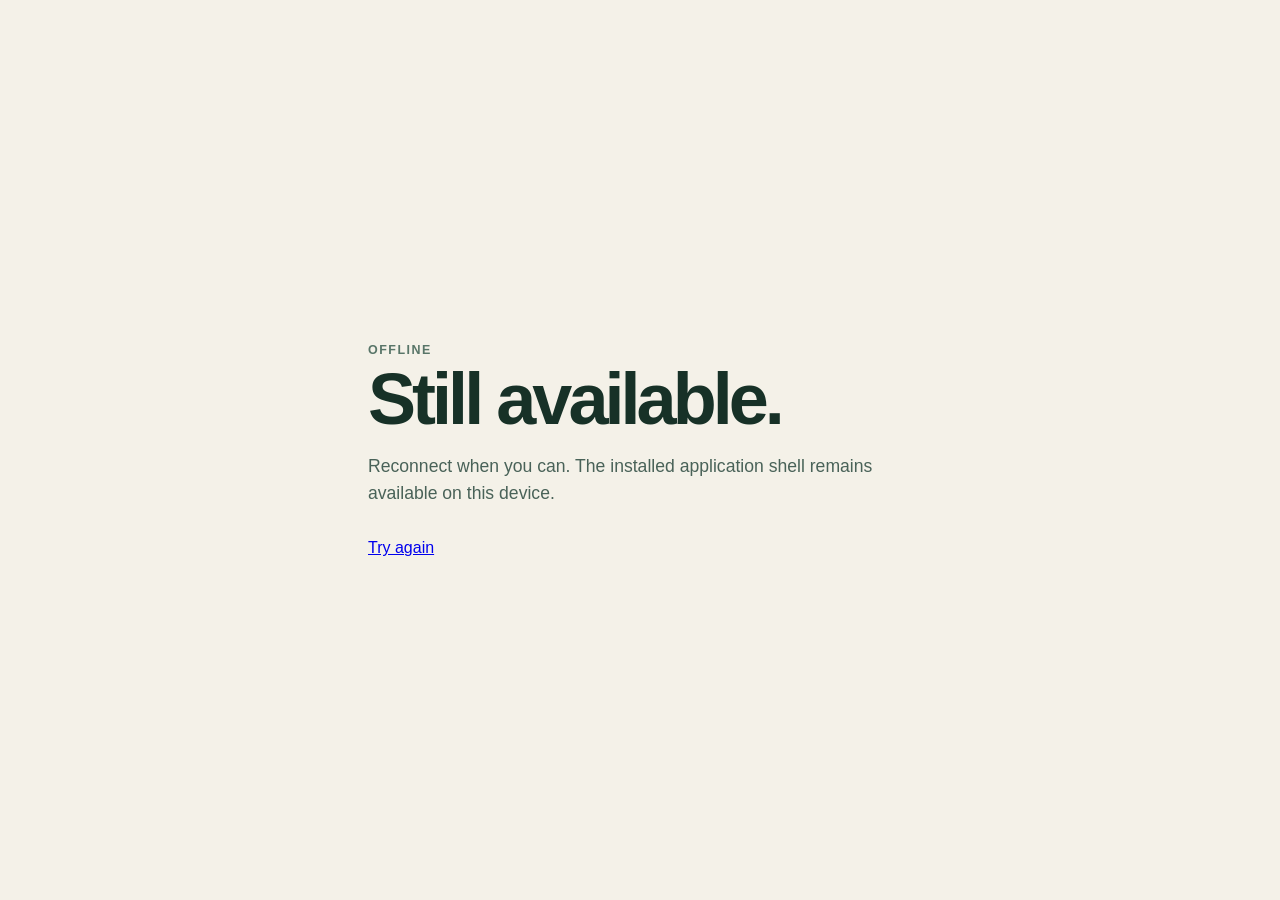
==== offline.html @ 5d73b1f8 "chore: initialize PWA foundation" ====
<!doctype html>
<html lang="en"><head><meta charset="utf-8"><meta name="viewport" content="width=device-width,initial-scale=1"><meta name="theme-color" content="#163a2b"><link rel="stylesheet" href="./styles.css"><title>Offline · Fat Loss Tracker</title></head><body><main><p class="eyebrow">Offline</p><h1>Still available.</h1><p class="intro">Reconnect when you can. The installed application shell remains available on this device.</p><a href="./">Try again</a></main></body></html>
---- styles.css ----
:root {
  color-scheme: light;
  font-family: ui-rounded, "SF Pro Rounded", -apple-system, BlinkMacSystemFont, "Segoe UI", sans-serif;
  background: #f4f1e8;
  color: #173127;
}

* { box-sizing: border-box; }

body {
  margin: 0;
  min-height: 100dvh;
  padding: max(2rem, env(safe-area-inset-top)) max(1.25rem, env(safe-area-inset-right)) max(2rem, env(safe-area-inset-bottom)) max(1.25rem, env(safe-area-inset-left));
  display: grid;
  place-items: center;
}

main { width: min(100%, 34rem); }
.eyebrow { margin: 0 0 .5rem; color: #587568; font-size: .78rem; font-weight: 800; letter-spacing: .12em; text-transform: uppercase; }
h1 { margin: 0; font-size: clamp(2.6rem, 13vw, 4.5rem); line-height: .95; letter-spacing: -.055em; }
.intro { margin: 1.25rem 0 2rem; color: #496258; font-size: 1.1rem; line-height: 1.55; }
section { padding: 1.25rem; border: 1px solid #cbd5cd; border-radius: 1.4rem; background: rgba(255,255,255,.58); box-shadow: 0 1rem 3rem rgba(31,66,51,.08); }
h2 { margin: 0 0 .8rem; font-size: 1rem; }
ul { margin: 0; padding-left: 1.2rem; color: #385247; line-height: 1.9; }
.status { margin: 1rem .25rem 0; color: #587568; font-size: .85rem; }
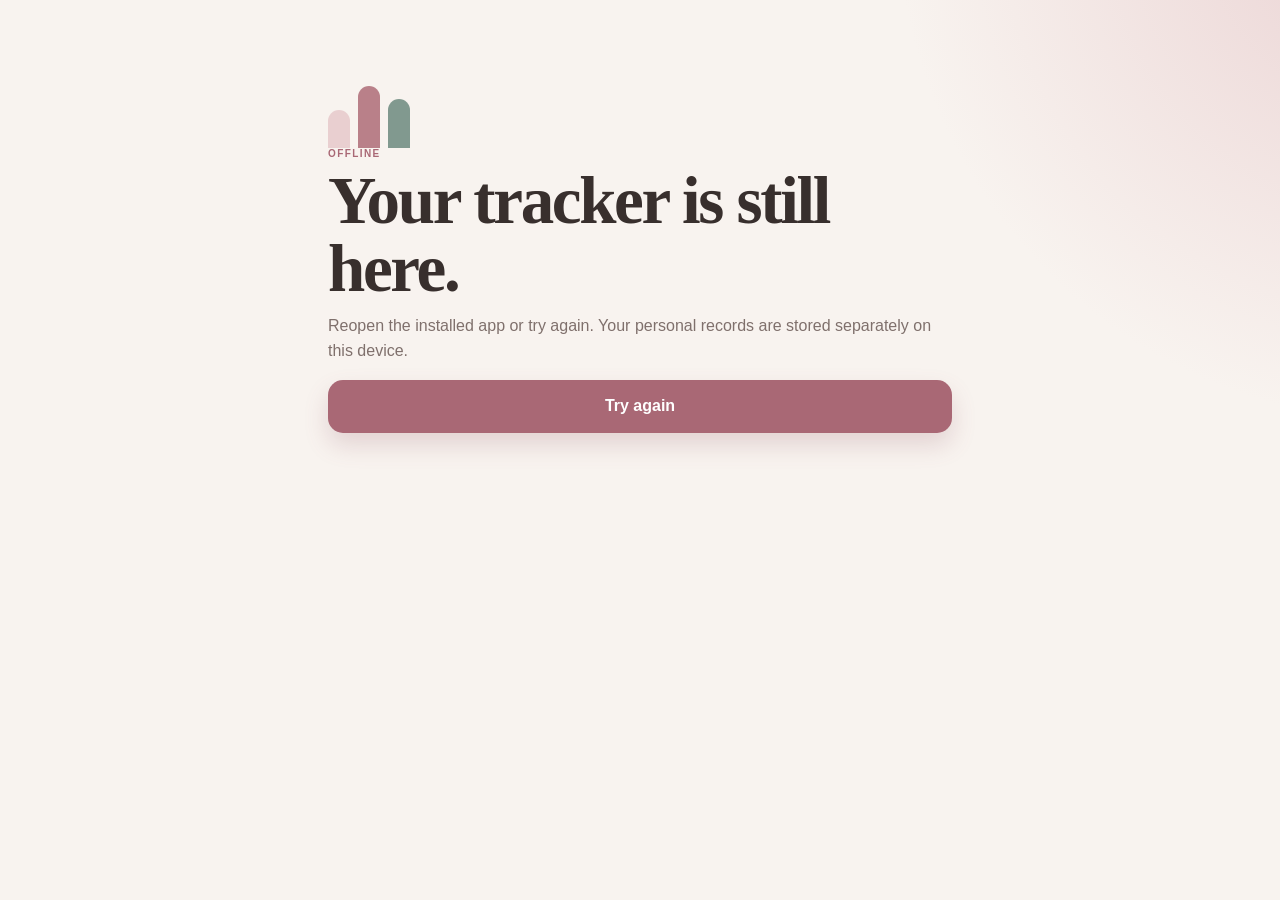
==== commit bd06ee35: "feat: build full personal progress tracker" ====
--- a/offline.html
+++ b/offline.html
@@ -1,2 +1 @@
-<!doctype html>
-<html lang="en"><head><meta charset="utf-8"><meta name="viewport" content="width=device-width,initial-scale=1"><meta name="theme-color" content="#163a2b"><link rel="stylesheet" href="./styles.css"><title>Offline · Fat Loss Tracker</title></head><body><main><p class="eyebrow">Offline</p><h1>Still available.</h1><p class="intro">Reconnect when you can. The installed application shell remains available on this device.</p><a href="./">Try again</a></main></body></html>
+<!doctype html><html lang="en"><head><meta charset="utf-8"><meta name="viewport" content="width=device-width,initial-scale=1"><meta name="theme-color" content="#f8f1ed"><link rel="stylesheet" href="./styles.css"><title>Offline · Personal Progress</title></head><body><main class="onboarding"><div class="onboarding-art"><i></i><i></i><i></i></div><p class="eyebrow">Offline</p><h1>Your tracker is still here.</h1><p class="lede">Reopen the installed app or try again. Your personal records are stored separately on this device.</p><a class="primary" style="display:grid;place-items:center;text-decoration:none" href="./">Try again</a></main></body></html>
--- a/styles.css
+++ b/styles.css
@@ -1,25 +1 @@
-:root {
-  color-scheme: light;
-  font-family: ui-rounded, "SF Pro Rounded", -apple-system, BlinkMacSystemFont, "Segoe UI", sans-serif;
-  background: #f4f1e8;
-  color: #173127;
-}
-
-* { box-sizing: border-box; }
-
-body {
-  margin: 0;
-  min-height: 100dvh;
-  padding: max(2rem, env(safe-area-inset-top)) max(1.25rem, env(safe-area-inset-right)) max(2rem, env(safe-area-inset-bottom)) max(1.25rem, env(safe-area-inset-left));
-  display: grid;
-  place-items: center;
-}
-
-main { width: min(100%, 34rem); }
-.eyebrow { margin: 0 0 .5rem; color: #587568; font-size: .78rem; font-weight: 800; letter-spacing: .12em; text-transform: uppercase; }
-h1 { margin: 0; font-size: clamp(2.6rem, 13vw, 4.5rem); line-height: .95; letter-spacing: -.055em; }
-.intro { margin: 1.25rem 0 2rem; color: #496258; font-size: 1.1rem; line-height: 1.55; }
-section { padding: 1.25rem; border: 1px solid #cbd5cd; border-radius: 1.4rem; background: rgba(255,255,255,.58); box-shadow: 0 1rem 3rem rgba(31,66,51,.08); }
-h2 { margin: 0 0 .8rem; font-size: 1rem; }
-ul { margin: 0; padding-left: 1.2rem; color: #385247; line-height: 1.9; }
-.status { margin: 1rem .25rem 0; color: #587568; font-size: .85rem; }
+:root{font-family:"Avenir Next",Avenir,-apple-system,BlinkMacSystemFont,"Segoe UI",sans-serif;color:#382f2d;background:#f8f3ef;font-synthesis:none;--cream:#f8f3ef;--paper:#fffdfa;--rose:#a96875;--blush:#e9cfd0;--mauve:#8d7185;--sage:#718f84;--taupe:#887671;--ink:#382f2d;--muted:#7f706c;--line:#e9ded9;--shadow:0 16px 45px rgba(84,57,53,.08);color-scheme:light}*{box-sizing:border-box}body{margin:0;min-height:100dvh;background:radial-gradient(circle at 110% -10%,#ead1d2 0,transparent 32rem),var(--cream);-webkit-tap-highlight-color:transparent}button,input,textarea,select{font:inherit}button{cursor:pointer}button:focus-visible,input:focus-visible,textarea:focus-visible,select:focus-visible{outline:3px solid rgba(169,104,117,.3);outline-offset:2px}.app-shell{min-height:100dvh;padding-bottom:calc(88px + env(safe-area-inset-bottom))}.app-header{height:58px;padding:max(10px,env(safe-area-inset-top)) 20px 8px;display:flex;align-items:flex-end;justify-content:space-between}.app-header>div{display:flex;align-items:center;gap:9px;font-size:13px;font-weight:700;letter-spacing:.02em}.app-header i{width:14px;height:14px;border-radius:50% 50% 50% 4px;background:var(--rose);transform:rotate(-25deg)}.app-header button{border:0;background:#fff6f4;color:#8d5260;border-radius:999px;padding:7px 10px;font-size:11px;font-weight:800}.content{width:min(100%,720px);margin:auto;padding:18px 16px 30px}.eyebrow{text-transform:uppercase;letter-spacing:.14em;font-size:10px;font-weight:800;color:var(--rose);margin:0 0 7px}h1,h2,p{margin-top:0}h1{font-family:Iowan Old Style,Palatino,"Times New Roman",serif;font-size:clamp(35px,10vw,55px);line-height:1.02;letter-spacing:-.035em;margin-bottom:10px;font-weight:600}h2{font-size:20px;line-height:1.2;margin-bottom:8px}.page-head,.today-head{margin:10px 4px 24px}.page-head>p:last-child,.today-head>div>p:last-child{color:var(--muted);line-height:1.55;font-size:14px}.bottom-nav{position:fixed;z-index:20;left:0;right:0;bottom:0;height:calc(68px + env(safe-area-inset-bottom));padding:4px max(10px,env(safe-area-inset-right)) env(safe-area-inset-bottom) max(10px,env(safe-area-inset-left));display:grid;grid-template-columns:repeat(4,1fr);background:rgba(255,253,250,.96);border-top:1px solid rgba(208,190,184,.72);box-shadow:0 -12px 35px rgba(76,49,47,.06);backdrop-filter:blur(18px)}.bottom-nav button{border:0;background:transparent;color:#8b7c78;min-height:58px;font-size:10px;font-weight:700;display:grid;place-items:center;align-content:center;gap:4px}.bottom-nav button.active{color:var(--rose)}.ico{width:20px;height:20px;display:block;border:2px solid currentColor;border-radius:7px;position:relative}.ico.progress{border-radius:50%;border-left-color:transparent;transform:rotate(20deg)}.ico.checkin:before,.ico.checkin:after{content:"";position:absolute;background:currentColor}.ico.checkin:before{width:2px;height:10px;left:7px;top:3px}.ico.checkin:after{width:10px;height:2px;left:3px;top:7px}.ico.plan{border-radius:3px;height:19px}.ico.plan:before{content:"";position:absolute;left:4px;right:4px;top:4px;height:2px;background:currentColor;box-shadow:0 5px 0 currentColor}.today-head{display:flex;justify-content:space-between;align-items:flex-start;gap:12px}.today-head h1{font-size:34px}.date-nav{display:flex;align-items:center;background:rgba(255,255,255,.66);border:1px solid var(--line);border-radius:999px;flex:0 0 auto}.date-nav button{border:0;background:none;min-width:38px;height:38px;color:var(--rose);font-size:14px}.date-nav button:first-child,.date-nav button:last-child{font-size:23px}.date-nav button:disabled{opacity:.25}.due-banner{width:100%;border:1px solid #e8d8ce;background:#fff9f4;border-radius:17px;padding:14px 16px;margin-bottom:14px;display:flex;justify-content:space-between;align-items:center;color:var(--ink);text-align:left}.due-banner span{display:grid;gap:3px}.due-banner small{color:var(--muted)}.due-banner>b{font-size:25px;color:var(--rose)}.metrics{display:grid;gap:9px}.metric{background:var(--paper);border:1px solid rgba(222,207,201,.76);border-radius:17px;padding:14px 15px;box-shadow:0 8px 25px rgba(87,58,53,.04)}.metric>div:first-child{display:flex;align-items:baseline;justify-content:space-between;gap:12px}.metric span{font-size:13px;font-weight:700}.metric strong{font-size:18px}.metric strong small{color:var(--muted);font-size:11px;font-weight:600}.track,.budget-bar{height:7px;background:#f0e9e5;border-radius:999px;overflow:hidden;margin-top:11px}.track i,.budget-bar i{display:block;height:100%;border-radius:inherit;background:var(--rose);transition:width .35s ease}.metric.mauve i{background:var(--mauve)}.metric.sage i{background:var(--sage)}.weekly{margin:12px 0;background:#493c3a;color:#fff9f5;border-radius:23px;padding:19px;box-shadow:0 18px 35px rgba(72,49,47,.16)}.weekly header,.weekly footer{display:flex;justify-content:space-between;gap:15px;align-items:flex-start}.weekly .eyebrow{color:#ecc8ca}.weekly h2{font-size:27px}.weekly h2 small{display:block;font-size:11px;color:#d8c9c4;margin-top:4px;font-weight:500}.weekly header>span{font-size:11px;color:#d7c7c1}.weekly .budget-bar{background:rgba(255,255,255,.14);margin:14px 0}.weekly .budget-bar i{background:#e9bfc3}.weekly footer{font-size:10px;color:#d8cbc6}.weekly footer span{display:grid;gap:3px;max-width:48%}.weekly footer span:last-child{text-align:right}.weekly footer strong{font-size:13px;color:white}.form-card,.chart-card,.arm-card,.setup-card,.plan-form>section,.data-card{background:var(--paper);border:1px solid var(--line);border-radius:23px;padding:20px;margin:12px 0;box-shadow:var(--shadow)}.card-head{display:flex;justify-content:space-between;align-items:flex-start}.saved{font-size:10px;font-weight:800;color:var(--sage);background:#edf4f0;border-radius:999px;padding:7px 10px}.two{display:grid;grid-template-columns:1fr 1fr;gap:12px}label{display:grid;gap:7px;color:#5c4d49;font-size:12px;font-weight:700;margin:12px 0}label small{font-weight:600;color:var(--muted)}input,textarea,select{width:100%;border:1px solid #dfd2cd;background:#fffaf7;color:var(--ink);border-radius:13px;padding:13px 12px;min-height:48px;font-size:16px}textarea{resize:vertical;line-height:1.45}fieldset{border:0;padding:0;margin:14px 0;display:grid;grid-template-columns:1fr 1fr;gap:8px}legend{font-size:12px;font-weight:700;color:#5c4d49;margin-bottom:8px}fieldset label{margin:0}fieldset input{position:absolute;opacity:0;width:1px}fieldset span{height:45px;border:1px solid var(--line);border-radius:12px;display:grid;place-items:center;background:#fffaf7}fieldset input:checked+span{background:#f1dedf;border-color:#c9959d;color:#744854}.primary{width:100%;border:0;border-radius:15px;background:var(--rose);color:white;min-height:53px;font-weight:800;box-shadow:0 12px 24px rgba(147,86,99,.2)}.overview{display:grid;grid-template-columns:1fr auto;gap:14px;align-items:center;background:#4b3d3b;color:white;padding:21px;border-radius:24px;margin-bottom:12px}.overview>div:first-child{display:grid;gap:5px}.overview span{font-size:11px;color:#d9c9c4}.overview strong{font-size:30px}.overview strong small{font-size:12px}.overview p{font-size:11px;color:#ddcfca;margin:0}.ring{--v:0;width:91px;aspect-ratio:1;border-radius:50%;background:conic-gradient(#e8b7bd calc(var(--v)*1%),rgba(255,255,255,.12) 0);display:grid;place-content:center;text-align:center;position:relative}.ring:before{content:"";position:absolute;inset:8px;border-radius:50%;background:#4b3d3b}.ring>*{position:relative}.ring b{font-size:17px}.ring span{display:block;font-size:8px;margin-top:2px}.chart-card canvas,.arm-card canvas{width:100%;height:220px;margin-top:8px}.section-title{margin:28px 4px 12px}.week{background:var(--paper);border:1px solid var(--line);border-radius:20px;padding:17px;margin:9px 0}.week header{display:flex;justify-content:space-between;gap:12px}.week header>div{display:grid;gap:5px}.week header span{font-size:10px;color:var(--rose);font-weight:800;text-transform:uppercase;letter-spacing:.08em}.week header>b{text-align:right;font-size:19px}.week header small{display:block;font-size:9px;color:var(--muted)}.summary-grid{display:grid;grid-template-columns:repeat(3,1fr);gap:14px 8px;padding:16px 0;border-bottom:1px solid var(--line)}.summary-grid span{display:grid;gap:4px}.summary-grid small{font-size:9px;color:var(--muted)}.summary-grid strong{font-size:12px}.week>p{font-size:10px;color:var(--muted);margin:11px 0 0}.empty{text-align:center;padding:40px 20px;color:var(--muted)}.empty strong{color:var(--ink)}.empty p{font-size:12px;margin:7px 0}.reached,.explainer{background:#f2e1dc;border:1px solid #e7cfc8;border-radius:20px;padding:18px;margin-bottom:12px}.reached p,.explainer p{font-size:12px;line-height:1.55;margin:0;color:#705c56}.due-card,.next{background:#eef3ef;border:1px solid #d7e4dc;border-radius:18px;padding:15px;margin:0 0 12px;display:flex;gap:12px;align-items:center}.due-card i{width:10px;height:10px;background:var(--sage);border-radius:50%}.due-card p{font-size:11px;color:var(--muted);margin:4px 0}.next{justify-content:space-between}.next span{font-size:11px;color:var(--muted)}.arm-grid{display:grid;grid-template-columns:1fr 1fr;gap:10px}.arm-grid article{background:#f9f0ec;border-radius:16px;padding:15px}.arm-grid span,.arm-grid p{font-size:10px;color:var(--muted)}.arm-grid strong{display:block;font-size:21px;margin:5px 0}.arm-grid p{margin:0}.check-row{display:flex;justify-content:space-between;gap:10px;border-bottom:1px solid var(--line);padding:14px 4px}.check-row>div{display:grid;gap:5px}.check-row>div:last-child{display:flex;align-items:center;gap:8px}.check-row span{font-size:10px;color:var(--muted)}.check-row button{border:0;background:#f5e9e5;border-radius:50%;width:28px;height:28px;color:#8c5b64}.plan-form>section h2{font-size:17px}.data-card p{font-size:12px;color:var(--muted);line-height:1.55}.data-card>div:last-child{display:grid;gap:8px}.data-card button,.data-card>div:last-child label{border:1px solid var(--line);background:#fffaf7;border-radius:13px;min-height:46px;display:grid;place-items:center;color:var(--ink);font-size:12px;font-weight:800;margin:0}.data-card input{position:absolute;opacity:0;width:1px}.data-card .danger{color:#934e5c;background:#fff4f3}.onboarding{width:min(100%,660px);margin:auto;padding:max(38px,env(safe-area-inset-top)) 18px 50px}.onboarding h1{font-size:clamp(43px,13vw,67px)}.lede{color:var(--muted);line-height:1.6}.onboarding-art{height:78px;display:flex;align-items:end;gap:8px}.onboarding-art i{display:block;width:22px;border-radius:999px 999px 8px 8px;background:var(--blush)}.onboarding-art i:nth-child(1){height:38px}.onboarding-art i:nth-child(2){height:62px;background:#b98089}.onboarding-art i:nth-child(3){height:49px;background:#81998f}.setup-card header{display:flex;gap:13px;align-items:flex-start}.setup-card header b{width:30px;height:30px;border-radius:50%;background:#f2dfdf;color:var(--rose);display:grid;place-items:center;font-size:10px}.setup-card header p{font-size:11px;color:var(--muted)}.privacy{text-align:center;color:var(--muted);font-size:10px;margin-top:14px}.toast{position:fixed;z-index:40;left:50%;bottom:calc(82px + env(safe-area-inset-bottom));transform:translate(-50%,20px);opacity:0;background:#443835;color:white;border-radius:999px;padding:11px 16px;font-size:12px;font-weight:700;transition:.2s;pointer-events:none;white-space:nowrap}.toast.show{opacity:1;transform:translate(-50%,0)}.fatal{padding:50px 20px;text-align:center}.fatal button{padding:12px 18px;border:0;border-radius:12px;background:var(--rose);color:white}@media(min-width:640px){.content{padding-top:30px}.metrics{grid-template-columns:repeat(3,1fr)}.today-head h1{font-size:44px}.onboarding{padding-top:70px}}@media(prefers-reduced-motion:reduce){*{scroll-behavior:auto!important;transition:none!important}}
